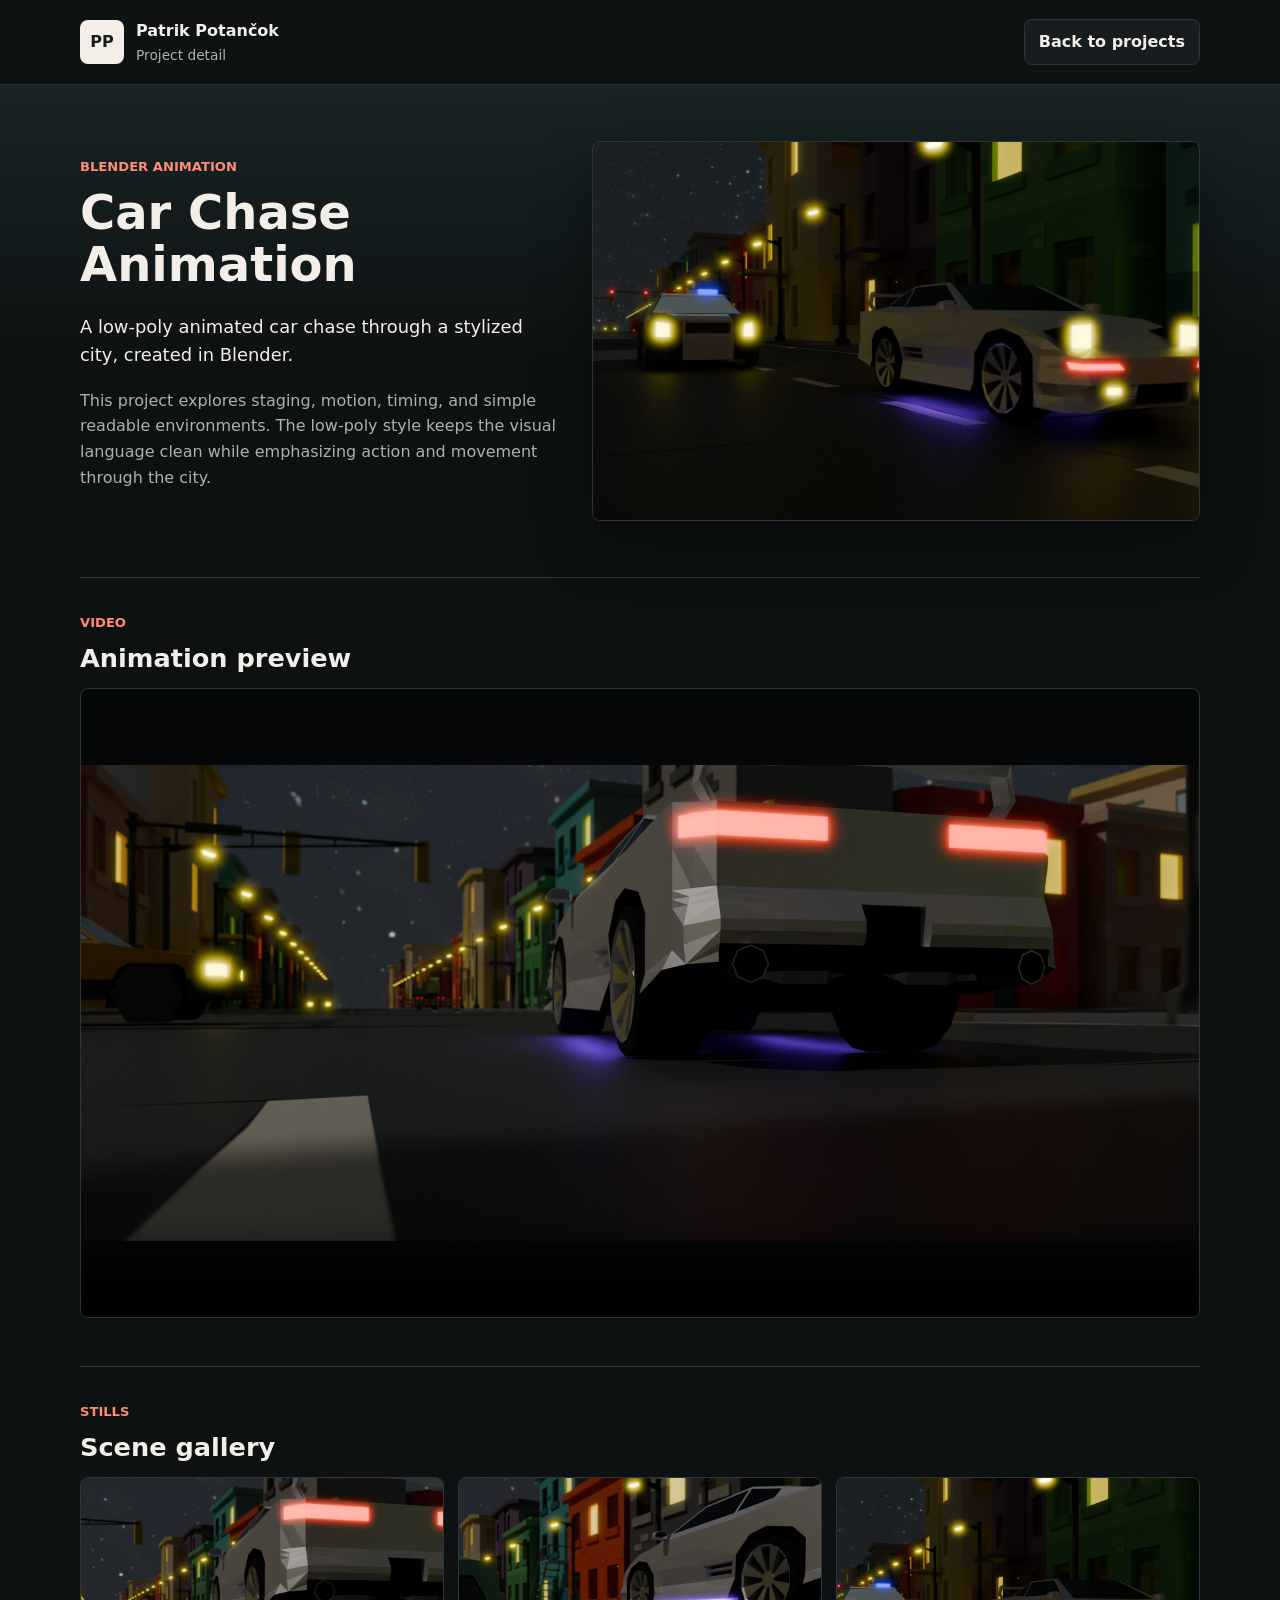
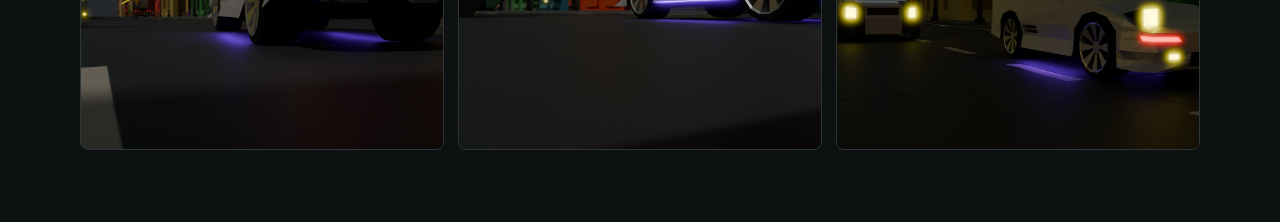
==== projects/car-chase-animation.html @ 56e2a125 "feat: website" ====
<!doctype html>
<html lang="en">
  <head>
    <meta charset="utf-8">
    <meta name="viewport" content="width=device-width, initial-scale=1">
    <meta
      name="description"
      content="Low-poly car chase animation project page by Patrik Potančok."
    >
    <title>Car Chase Animation | Patrik Potančok</title>
    <link rel="stylesheet" href="../styles.css">
  </head>
  <body class="project-page">
    <header class="site-header">
      <div class="header-inner project-nav">
        <a class="brand" href="../index.html#about" aria-label="Patrik Potančok home">
          <span class="brand-mark">PP</span>
          <span>
            <strong>Patrik Potančok</strong>
            <small>Project detail</small>
          </span>
        </a>
        <a class="button-link" href="../index.html#projects">Back to projects</a>
      </div>
    </header>

    <main>
      <section class="project-hero">
        <div class="project-copy">
          <p class="eyebrow">Blender animation</p>
          <h1>Car Chase Animation</h1>
          <p class="lead">
            A low-poly animated car chase through a stylized city, created in Blender.
          </p>
          <p>
            This project explores staging, motion, timing, and simple readable environments. The low-poly style keeps
            the visual language clean while emphasizing action and movement through the city.
          </p>
        </div>
        <img src="../Pictures/Animation/patrik-potancok-0379.jpg" alt="Low-poly car chase animation still">
      </section>

      <section class="detail-section">
        <div class="band-heading">
          <p class="eyebrow">Video</p>
          <h2>Animation preview</h2>
        </div>
        <div class="local-video">
          <video controls preload="metadata" poster="../Pictures/Animation/patrik-potancok-0228.jpg">
            <source src="../Pictures/Animation/Car_chase.mp4" type="video/mp4">
          </video>
        </div>
      </section>

      <section class="detail-section">
        <div class="band-heading">
          <p class="eyebrow">Stills</p>
          <h2>Scene gallery</h2>
        </div>
        <div class="media-grid">
          <img src="../Pictures/Animation/patrik-potancok-0228.jpg" alt="Car chase animation still one">
          <img src="../Pictures/Animation/patrik-potancok-0247.jpg" alt="Car chase animation still two">
          <img src="../Pictures/Animation/patrik-potancok-0379.jpg" alt="Car chase animation still three">
        </div>
      </section>
    </main>
  </body>
</html>
---- styles.css ----
:root {
  color-scheme: dark;
  --bg: #0e1112;
  --surface: #171c1e;
  --ink: #f3eee7;
  --muted: #a9b2b2;
  --line: #2c3638;
  --teal: #6ccbc3;
  --coral: #ff8b72;
  --amber: #f3bc55;
  --green-soft: #17302f;
  --coral-soft: #3c2522;
  --shadow: 0 22px 56px rgba(0, 0, 0, 0.38);
}

* {
  box-sizing: border-box;
}

html {
  scroll-behavior: smooth;
}

body {
  margin: 0;
  background:
    linear-gradient(180deg, rgba(108, 203, 195, 0.14), rgba(14, 17, 18, 0) 360px),
    var(--bg);
  color: var(--ink);
  font-family: Inter, ui-sans-serif, system-ui, -apple-system, BlinkMacSystemFont, "Segoe UI", sans-serif;
  line-height: 1.6;
}

img,
video,
iframe {
  display: block;
  max-width: 100%;
}

a {
  color: inherit;
}

.site-header {
  position: sticky;
  top: 0;
  z-index: 10;
  background: rgba(14, 17, 18, 0.92);
  border-bottom: 1px solid var(--line);
  backdrop-filter: blur(18px);
}

.header-inner {
  width: min(1120px, calc(100% - 32px));
  min-height: 84px;
  margin: 0 auto;
  display: flex;
  align-items: center;
  justify-content: space-between;
  gap: 24px;
}

.brand {
  display: inline-flex;
  align-items: center;
  gap: 12px;
  text-decoration: none;
}

.brand-mark {
  width: 44px;
  height: 44px;
  display: grid;
  place-items: center;
  flex: 0 0 auto;
  background: var(--ink);
  color: var(--surface);
  border-radius: 8px;
  font-weight: 800;
}

.brand strong,
.brand small {
  display: block;
}

.brand strong {
  font-size: 1rem;
}

.brand small {
  color: var(--muted);
  font-size: 0.86rem;
}

.tabs {
  display: grid;
  grid-template-columns: repeat(3, minmax(0, 1fr));
  gap: 4px;
  padding: 4px;
  border: 1px solid var(--line);
  border-radius: 8px;
  background: var(--surface);
}

.tab-button {
  min-width: 92px;
  min-height: 42px;
  border: 0;
  border-radius: 6px;
  background: transparent;
  color: var(--muted);
  font: inherit;
  font-weight: 700;
  cursor: pointer;
}

.tab-button[aria-selected="true"] {
  background: var(--teal);
  color: var(--surface);
}

.tab-button:focus-visible,
.project-card:focus-visible,
.contact-list a:focus-visible,
.button-link:focus-visible {
  outline: 3px solid rgba(216, 154, 39, 0.8);
  outline-offset: 3px;
}

main {
  width: min(1120px, calc(100% - 32px));
  margin: 0 auto;
  padding: 56px 0 72px;
}

.tab-panel[hidden] {
  display: none;
}

.section-grid {
  display: grid;
  grid-template-columns: minmax(0, 1.12fr) minmax(320px, 0.88fr);
  align-items: start;
  gap: 36px;
}

.intro-copy,
.section-heading,
.project-copy {
  max-width: 760px;
}

.eyebrow {
  margin: 0 0 10px;
  color: var(--coral);
  font-size: 0.82rem;
  font-weight: 800;
  text-transform: uppercase;
}

h1,
h2,
h3,
p {
  margin-top: 0;
}

h1 {
  margin-bottom: 22px;
  font-size: 3rem;
  line-height: 1.08;
}

h2 {
  margin-bottom: 14px;
  font-size: 1.6rem;
  line-height: 1.2;
}

h3 {
  margin-bottom: 10px;
  font-size: 1.2rem;
}

p {
  color: var(--muted);
}

.lead {
  color: var(--ink);
  font-size: 1.12rem;
}

.profile-panel {
  background: var(--surface);
  border: 1px solid var(--line);
  border-radius: 8px;
  box-shadow: var(--shadow);
  overflow: hidden;
}

.profile-panel img {
  width: 100%;
  aspect-ratio: 4 / 5;
  object-fit: cover;
  object-position: center top;
}

.quick-facts {
  margin: 0;
  padding: 22px;
}

.quick-facts div + div {
  margin-top: 18px;
  padding-top: 18px;
  border-top: 1px solid var(--line);
}

.quick-facts dt {
  color: var(--muted);
  font-size: 0.82rem;
  font-weight: 800;
  text-transform: uppercase;
}

.quick-facts dd {
  margin: 4px 0 0;
  color: var(--ink);
  font-weight: 700;
}

.content-band {
  margin-top: 58px;
  padding-top: 38px;
  border-top: 1px solid var(--line);
}

.band-heading {
  max-width: 680px;
}

.skill-list {
  list-style: none;
  padding: 0;
  margin: 24px 0 0;
  display: flex;
  flex-wrap: wrap;
  gap: 10px;
}

.skill-list li {
  padding: 9px 12px;
  border: 1px solid var(--line);
  border-radius: 8px;
  background: var(--surface);
  font-weight: 700;
}

.timeline-grid {
  display: grid;
  grid-template-columns: repeat(2, minmax(0, 1fr));
  gap: 34px;
  margin-top: 58px;
  padding-top: 38px;
  border-top: 1px solid var(--line);
}

.timeline {
  list-style: none;
  margin: 22px 0 0;
  padding: 0;
}

.timeline li {
  position: relative;
  padding: 0 0 24px 26px;
  border-left: 2px solid var(--line);
}

.timeline li::before {
  content: "";
  position: absolute;
  top: 5px;
  left: -7px;
  width: 12px;
  height: 12px;
  border-radius: 50%;
  background: var(--amber);
}

.timeline li:last-child {
  padding-bottom: 0;
}

.timeline span {
  display: block;
  color: var(--coral);
  font-size: 0.88rem;
  font-weight: 800;
}

.timeline strong {
  display: block;
  margin-top: 4px;
  font-size: 1.02rem;
}

.timeline p {
  margin: 6px 0 0;
}

.section-heading {
  margin-bottom: 28px;
}

.project-grid {
  display: grid;
  grid-template-columns: repeat(2, minmax(0, 1fr));
  gap: 24px;
}

.project-card {
  min-height: 100%;
  display: flex;
  flex-direction: column;
  background: var(--surface);
  border: 1px solid var(--line);
  border-radius: 8px;
  box-shadow: var(--shadow);
  overflow: hidden;
  text-decoration: none;
}

.project-card img {
  width: 100%;
  aspect-ratio: 16 / 10;
  object-fit: cover;
  background: var(--green-soft);
}

.project-card .project-meta,
.project-card h2,
.project-card p {
  margin-left: 22px;
  margin-right: 22px;
}

.project-meta {
  display: block;
  margin-top: 20px;
  color: var(--teal);
  font-size: 0.82rem;
  font-weight: 800;
  text-transform: uppercase;
}

.project-card h2 {
  margin-top: 8px;
}

.project-card p {
  margin-bottom: 22px;
}

.project-card:hover img {
  filter: saturate(1.08) contrast(1.04);
}

.contact-grid {
  align-items: center;
}

.contact-list {
  display: grid;
  gap: 12px;
}

.contact-list a {
  display: grid;
  gap: 4px;
  min-height: 78px;
  padding: 18px;
  background: var(--surface);
  border: 1px solid var(--line);
  border-radius: 8px;
  text-decoration: none;
}

.contact-list span {
  color: var(--coral);
  font-size: 0.82rem;
  font-weight: 800;
  text-transform: uppercase;
}

.contact-list strong {
  overflow-wrap: anywhere;
  font-size: 1rem;
}

.project-page .site-header {
  position: static;
}

.project-nav {
  display: flex;
  align-items: center;
  justify-content: space-between;
  gap: 18px;
}

.button-link {
  display: inline-flex;
  align-items: center;
  justify-content: center;
  min-height: 42px;
  padding: 9px 14px;
  border: 1px solid var(--line);
  border-radius: 8px;
  background: var(--surface);
  color: var(--ink);
  font-weight: 800;
  text-decoration: none;
}

.project-hero {
  display: grid;
  grid-template-columns: minmax(0, 0.88fr) minmax(320px, 1.12fr);
  gap: 34px;
  align-items: center;
  margin-bottom: 56px;
}

.project-hero img,
.project-hero video {
  width: 100%;
  aspect-ratio: 16 / 10;
  border: 1px solid var(--line);
  border-radius: 8px;
  box-shadow: var(--shadow);
  object-fit: cover;
  background: var(--green-soft);
}

.project-actions {
  display: flex;
  flex-wrap: wrap;
  gap: 10px;
  margin-top: 26px;
}

.project-actions .button-link:first-child {
  background: var(--teal);
  border-color: var(--teal);
  color: var(--surface);
}

.detail-section {
  margin-top: 48px;
  padding-top: 34px;
  border-top: 1px solid var(--line);
}

.two-column {
  display: grid;
  grid-template-columns: repeat(2, minmax(0, 1fr));
  gap: 30px;
}

.feature-list {
  margin: 0;
  padding-left: 20px;
  color: var(--muted);
}

.feature-list li + li {
  margin-top: 8px;
}

.media-grid {
  display: grid;
  grid-template-columns: repeat(3, minmax(0, 1fr));
  gap: 14px;
}

.media-grid img {
  width: 100%;
  aspect-ratio: 4 / 3;
  object-fit: cover;
  border-radius: 8px;
  border: 1px solid var(--line);
  background: var(--green-soft);
}

.media-grid.square img {
  aspect-ratio: 1 / 1;
}

.video-frame,
.local-video {
  width: 100%;
  aspect-ratio: 16 / 9;
  border: 1px solid var(--line);
  border-radius: 8px;
  background: #050607;
  overflow: hidden;
}

.video-frame iframe,
.local-video iframe,
.local-video video {
  width: 100%;
  height: 100%;
  border: 0;
}

@media (max-width: 860px) {
  .header-inner,
  .project-nav {
    align-items: stretch;
    flex-direction: column;
    padding: 14px 0;
  }

  .tabs {
    width: 100%;
  }

  .tab-button {
    min-width: 0;
  }

  main {
    padding-top: 36px;
  }

  .section-grid,
  .timeline-grid,
  .project-grid,
  .project-hero,
  .two-column {
    grid-template-columns: 1fr;
  }

  h1 {
    font-size: 2.35rem;
  }

  .project-hero {
    margin-bottom: 38px;
  }
}

@media (max-width: 620px) {
  .brand small {
    display: none;
  }

  main,
  .header-inner {
    width: min(100% - 24px, 1120px);
  }

  .tabs {
    grid-template-columns: 1fr;
  }

  h1 {
    font-size: 2rem;
  }

  h2 {
    font-size: 1.35rem;
  }

  .media-grid {
    grid-template-columns: 1fr;
  }
}
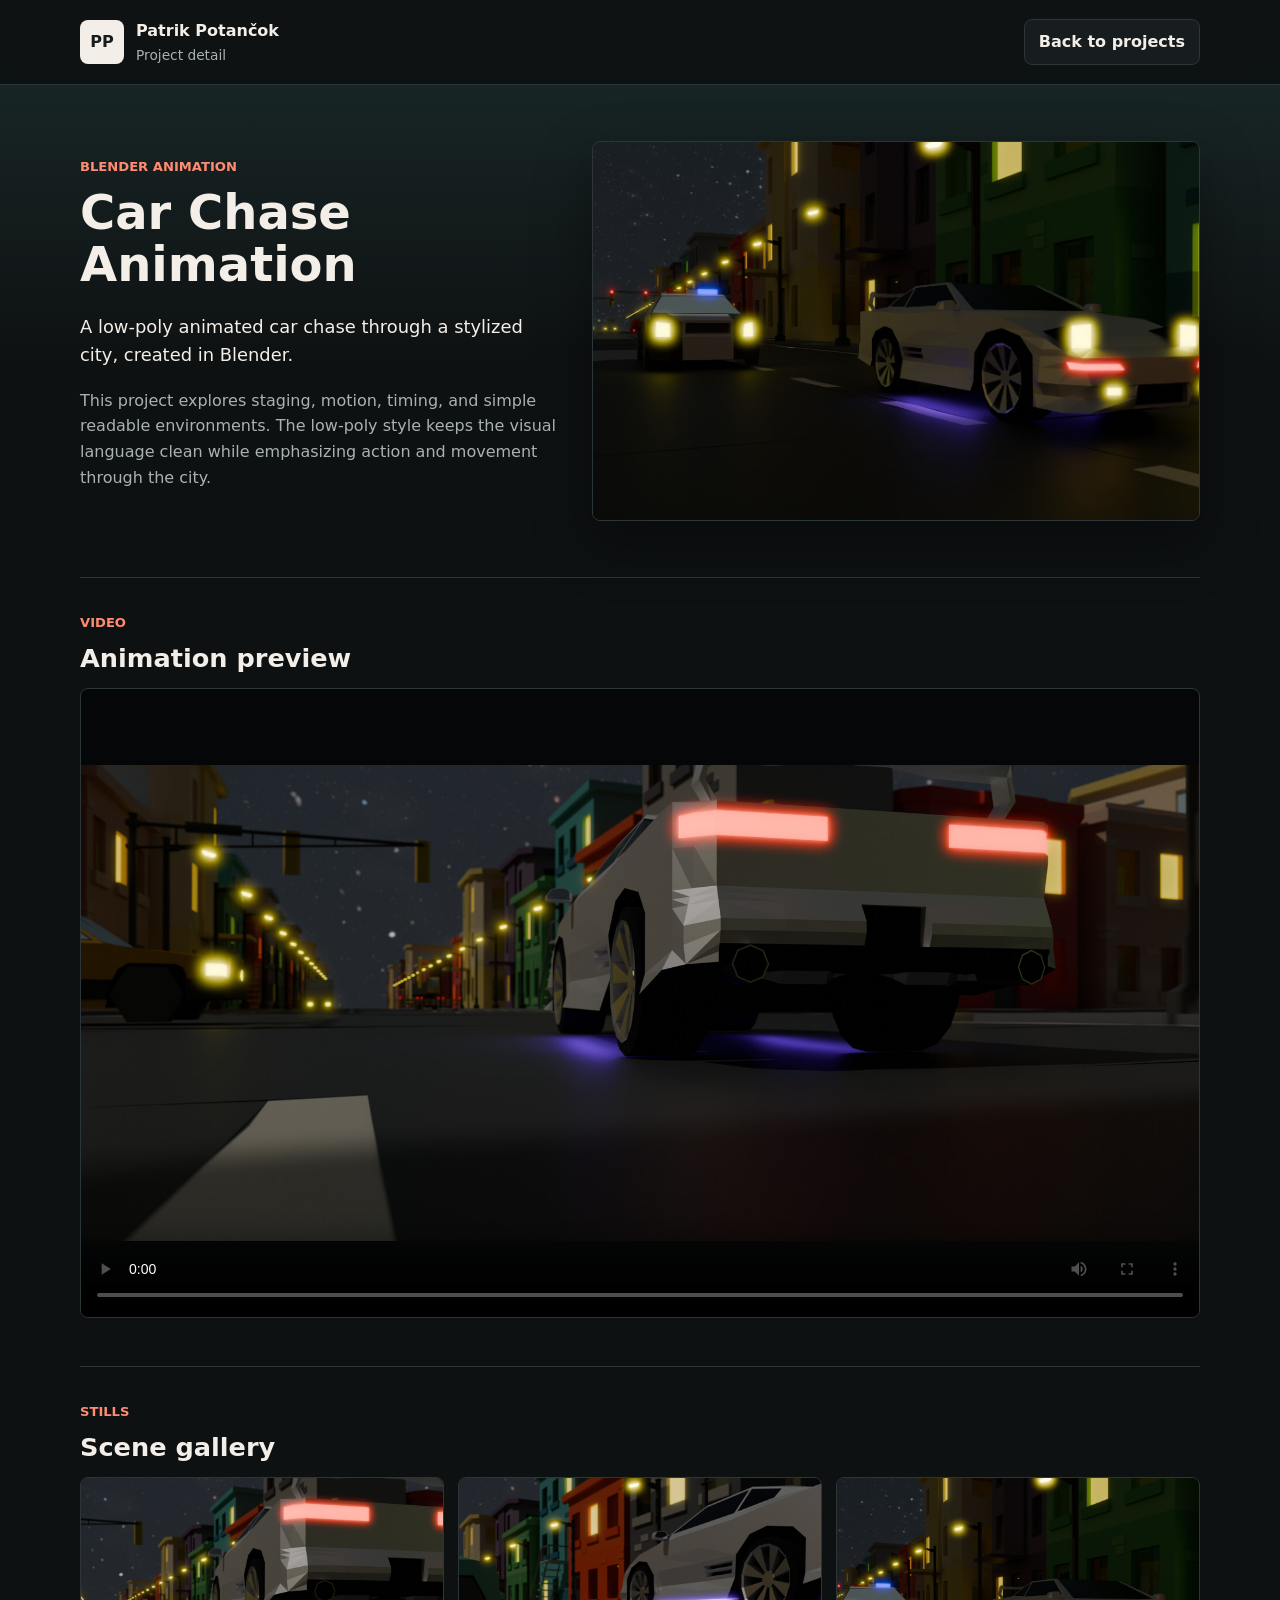
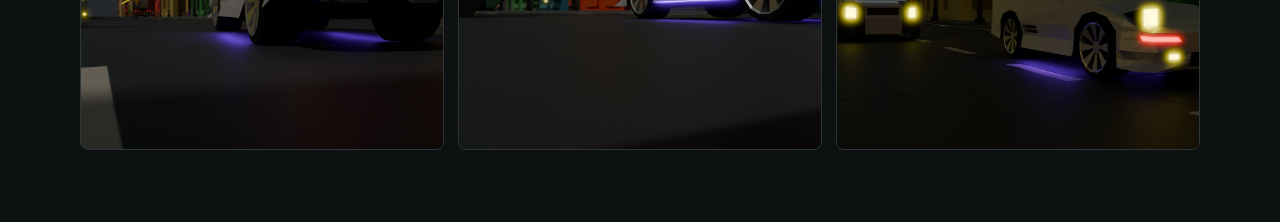
==== commit 8087660f: "feat: Picture should be on the side now" ====
--- a/projects/car-chase-animation.html
+++ b/projects/car-chase-animation.html
@@ -8,7 +8,7 @@
       content="Low-poly car chase animation project page by Patrik Potančok."
     >
     <title>Car Chase Animation | Patrik Potančok</title>
-    <link rel="stylesheet" href="../styles.css">
+    <link rel="stylesheet" href="../styles.css?v=side-rail-v2">
   </head>
   <body class="project-page">
     <header class="site-header">
--- a/styles.css
+++ b/styles.css
@@ -194,11 +194,15 @@
 }
 
 .profile-panel {
-  background: var(--surface);
-  border: 1px solid var(--line);
-  border-radius: 8px;
-  box-shadow: var(--shadow);
-  overflow: hidden;
+  width: 100%;
+  max-width: 300px;
+  display: grid;
+  gap: 14px;
+  justify-self: end;
+  background: transparent;
+  border: 0;
+  border-radius: 8px;
+  overflow: visible;
 }
 
 .profile-panel img {
@@ -206,17 +210,31 @@
   aspect-ratio: 4 / 5;
   object-fit: cover;
   object-position: center top;
+  border: 1px solid var(--line);
+  border-radius: 8px;
+  box-shadow: var(--shadow);
 }
 
 .quick-facts {
+  display: grid;
+  grid-template-columns: repeat(2, minmax(0, 1fr));
+  gap: 12px;
   margin: 0;
-  padding: 22px;
+  padding: 0;
 }
 
 .quick-facts div + div {
-  margin-top: 18px;
-  padding-top: 18px;
-  border-top: 1px solid var(--line);
+  margin-top: 0;
+  padding-top: 0;
+  border-top: 0;
+}
+
+.quick-facts div {
+  min-height: 94px;
+  padding: 16px;
+  border: 1px solid var(--line);
+  border-radius: 8px;
+  background: var(--surface);
 }
 
 .quick-facts dt {
@@ -230,6 +248,64 @@
   margin: 4px 0 0;
   color: var(--ink);
   font-weight: 700;
+}
+
+.profile-facts {
+  display: block;
+  padding: 18px;
+  border: 1px solid var(--line);
+  border-radius: 8px;
+  background: var(--surface);
+  box-shadow: var(--shadow);
+}
+
+.profile-facts div {
+  min-height: 0;
+  padding: 0;
+  border: 0;
+  border-radius: 0;
+  background: transparent;
+}
+
+.profile-facts div + div {
+  margin-top: 14px;
+  padding-top: 14px;
+  border-top: 1px solid var(--line);
+}
+
+.about-panel {
+  --about-side-gap: 40px;
+  --about-side-width: 300px;
+  position: relative;
+}
+
+.about-panel > .section-grid {
+  display: block;
+  max-width: calc(100% - var(--about-side-width) - var(--about-side-gap));
+}
+
+.about-panel .intro-copy {
+  max-width: 720px;
+}
+
+.about-panel .profile-panel {
+  position: absolute;
+  top: 0;
+  right: 0;
+  width: var(--about-side-width);
+  max-width: none;
+}
+
+.about-panel > .content-band,
+.about-panel > .timeline-grid {
+  max-width: calc(100% - var(--about-side-width) - var(--about-side-gap));
+}
+
+@media (max-width: 980px) {
+  .about-panel {
+    --about-side-gap: 28px;
+    --about-side-width: 260px;
+  }
 }
 
 .content-band {
@@ -316,6 +392,13 @@
   margin-bottom: 28px;
 }
 
+.section-actions {
+  display: flex;
+  flex-wrap: wrap;
+  gap: 10px;
+  margin-top: 22px;
+}
+
 .project-grid {
   display: grid;
   grid-template-columns: repeat(2, minmax(0, 1fr));
@@ -517,7 +600,7 @@
   border: 0;
 }
 
-@media (max-width: 860px) {
+@media (max-width: 720px) {
   .header-inner,
   .project-nav {
     align-items: stretch;
@@ -545,6 +628,36 @@
     grid-template-columns: 1fr;
   }
 
+  .about-panel {
+    --about-side-gap: 0;
+    --about-side-width: 0;
+  }
+
+  .about-panel > .section-grid {
+    display: grid;
+    max-width: none;
+  }
+
+  .about-panel > .content-band,
+  .about-panel > .timeline-grid {
+    max-width: none;
+  }
+
+  .profile-panel {
+    max-width: 320px;
+    justify-self: center;
+  }
+
+  .about-panel .profile-panel {
+    position: static;
+    width: 100%;
+    max-width: 320px;
+  }
+
+  .quick-facts {
+    grid-template-columns: 1fr;
+  }
+
   h1 {
     font-size: 2.35rem;
   }
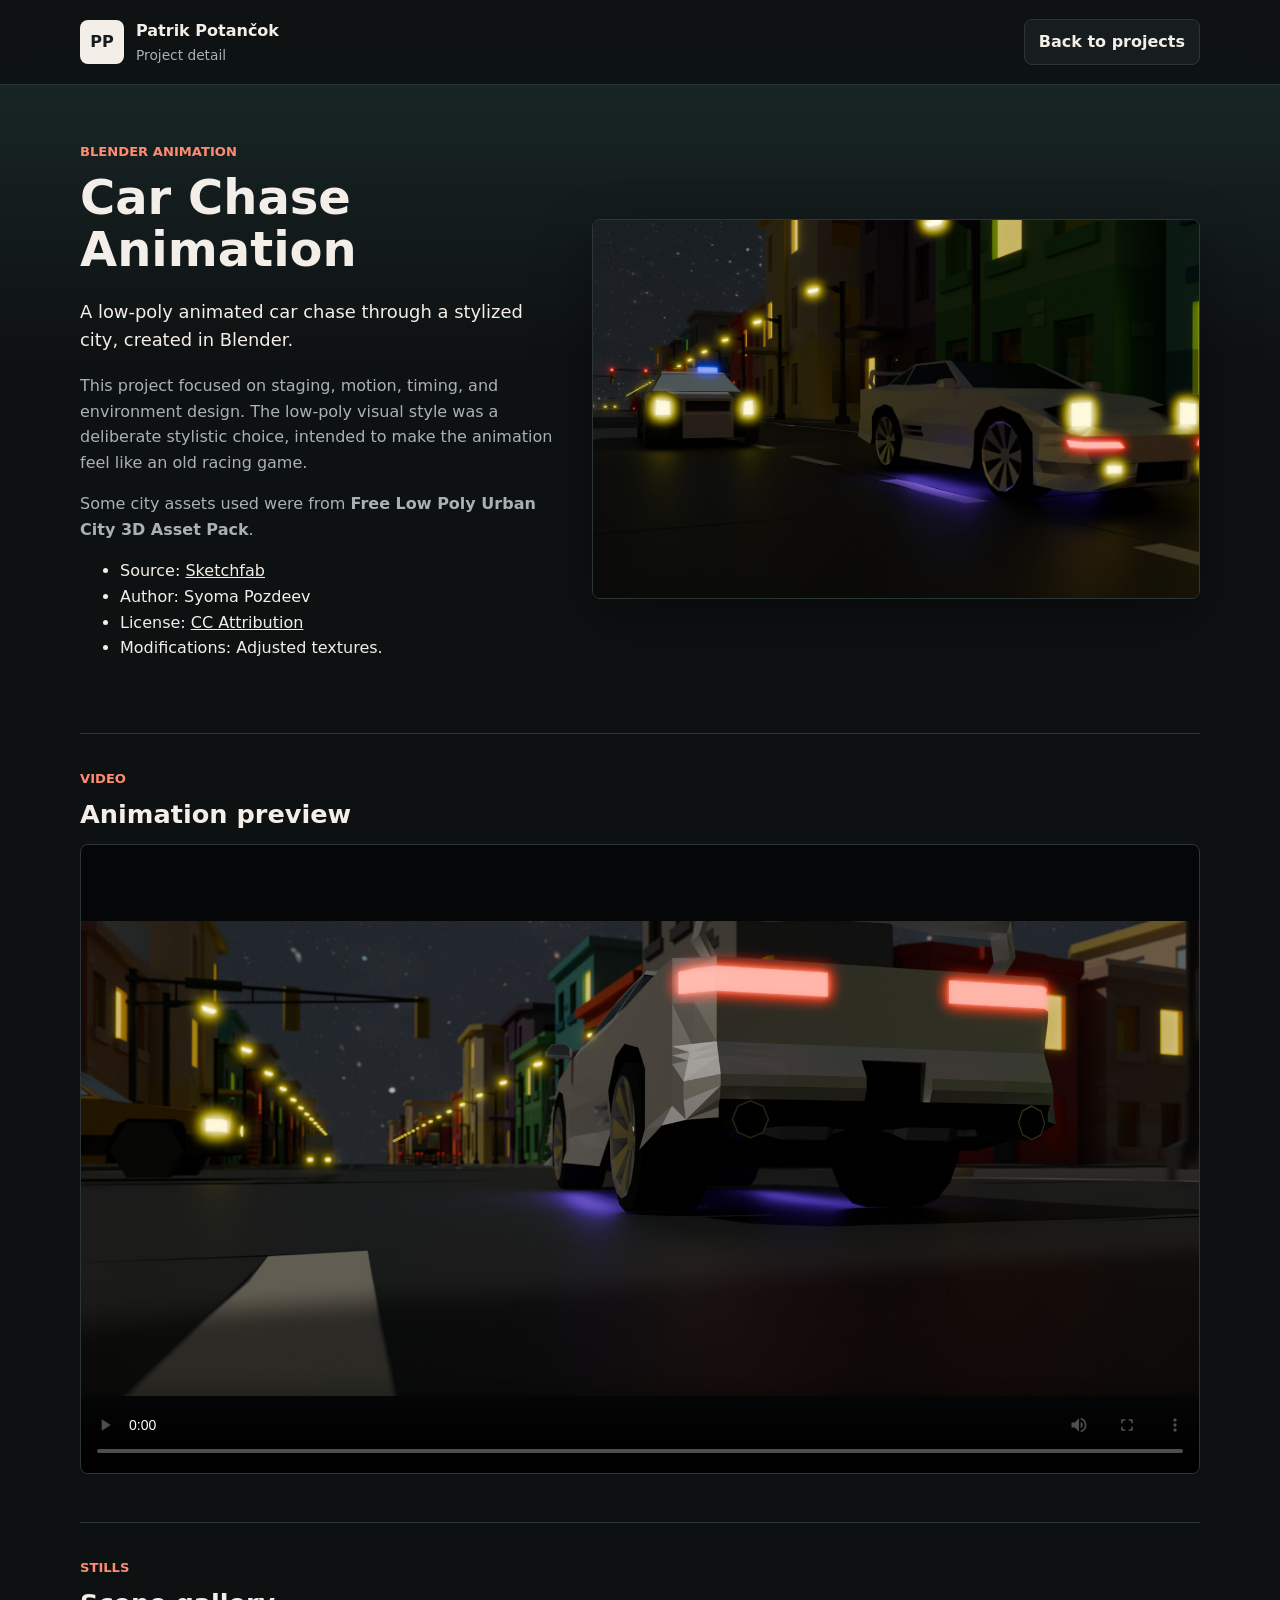
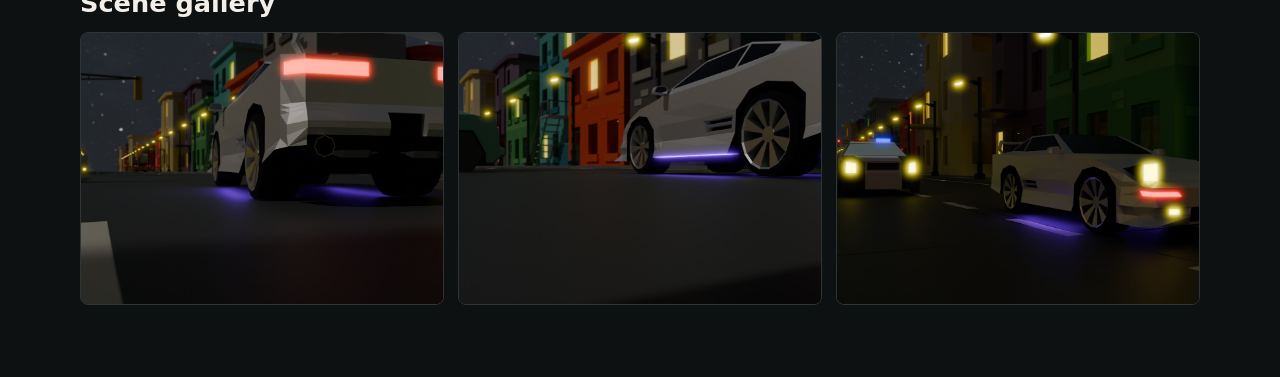
==== commit 71653cff: "Revise project description for car chase animation Updated project description to clarify focus on s" ====
--- a/projects/car-chase-animation.html
+++ b/projects/car-chase-animation.html
@@ -32,10 +32,20 @@
           <p class="lead">
             A low-poly animated car chase through a stylized city, created in Blender.
           </p>
+         <p>
+            This project focused on staging, motion, timing, and environment design. The low-poly visual style was a deliberate stylistic choice, intended to make the animation feel like an old racing game.
+          </p>
+          
           <p>
-            This project explores staging, motion, timing, and simple readable environments. The low-poly style keeps
-            the visual language clean while emphasizing action and movement through the city.
+            Some city assets used were from <strong>Free Low Poly Urban City 3D Asset Pack</strong>.
           </p>
+          
+          <ul>
+            <li>Source: <a href="https://sketchfab.com/3d-models/free-low-poly-simple-urban-city-3d-asset-pack-310c806355814c3794f5e3022b38db85">Sketchfab</a></li>
+            <li>Author: Syoma Pozdeev</li>
+            <li>License: <a href="https://creativecommons.org/licenses/by/4.0/">CC Attribution</a></li>
+            <li>Modifications: Adjusted textures.</li>
+          </ul>
         </div>
         <img src="../Pictures/Animation/patrik-potancok-0379.jpg" alt="Low-poly car chase animation still">
       </section>
--- a/styles.css
+++ b/styles.css
@@ -335,6 +335,21 @@
   font-weight: 700;
 }
 
+.skill-groups {
+  display: grid;
+  grid-template-columns: repeat(2, minmax(0, 1fr));
+  gap: 28px;
+  margin-top: 24px;
+}
+
+.skill-groups h3 {
+  margin-bottom: 12px;
+}
+
+.skill-groups .skill-list {
+  margin-top: 0;
+}
+
 .timeline-grid {
   display: grid;
   grid-template-columns: repeat(2, minmax(0, 1fr));
@@ -658,6 +673,10 @@
     grid-template-columns: 1fr;
   }
 
+  .skill-groups {
+    grid-template-columns: 1fr;
+  }
+
   h1 {
     font-size: 2.35rem;
   }
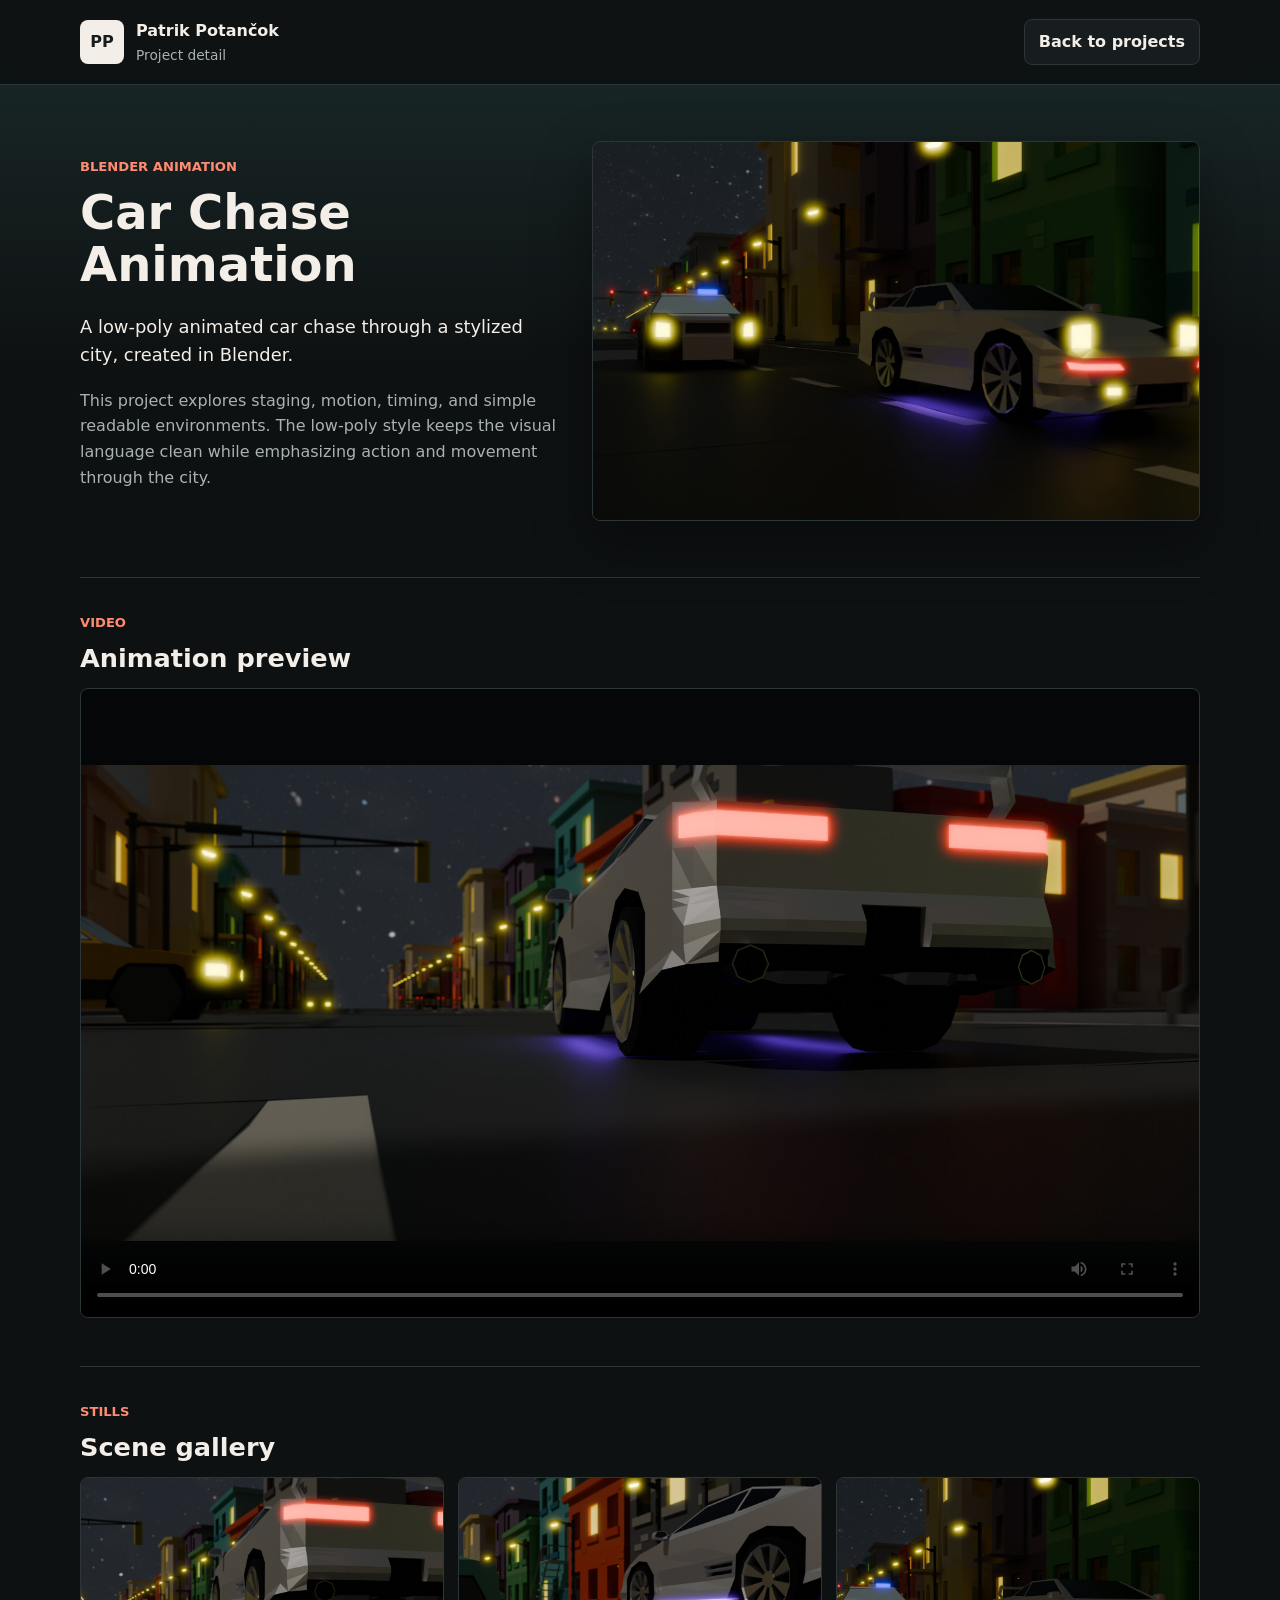
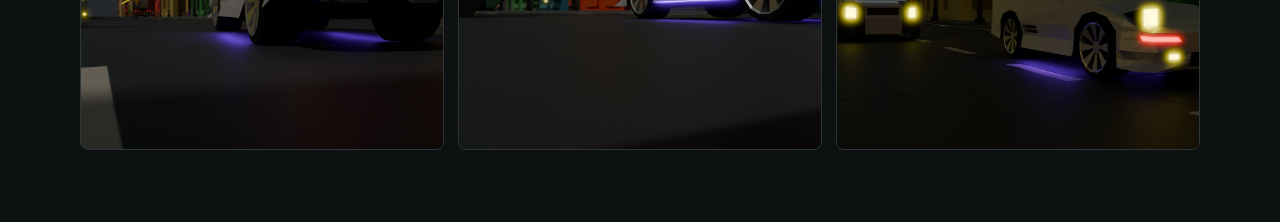
==== commit 4bfa6d56: "feat: Added CV" ====
--- a/projects/car-chase-animation.html
+++ b/projects/car-chase-animation.html
@@ -8,7 +8,7 @@
       content="Low-poly car chase animation project page by Patrik Potančok."
     >
     <title>Car Chase Animation | Patrik Potančok</title>
-    <link rel="stylesheet" href="../styles.css?v=side-rail-v2">
+    <link rel="stylesheet" href="../styles.css?v=cv-update-v1">
   </head>
   <body class="project-page">
     <header class="site-header">
@@ -32,20 +32,10 @@
           <p class="lead">
             A low-poly animated car chase through a stylized city, created in Blender.
           </p>
-         <p>
-            This project focused on staging, motion, timing, and environment design. The low-poly visual style was a deliberate stylistic choice, intended to make the animation feel like an old racing game.
+          <p>
+            This project explores staging, motion, timing, and simple readable environments. The low-poly style keeps
+            the visual language clean while emphasizing action and movement through the city.
           </p>
-          
-          <p>
-            Some city assets used were from <strong>Free Low Poly Urban City 3D Asset Pack</strong>.
-          </p>
-          
-          <ul>
-            <li>Source: <a href="https://sketchfab.com/3d-models/free-low-poly-simple-urban-city-3d-asset-pack-310c806355814c3794f5e3022b38db85">Sketchfab</a></li>
-            <li>Author: Syoma Pozdeev</li>
-            <li>License: <a href="https://creativecommons.org/licenses/by/4.0/">CC Attribution</a></li>
-            <li>Modifications: Adjusted textures.</li>
-          </ul>
         </div>
         <img src="../Pictures/Animation/patrik-potancok-0379.jpg" alt="Low-poly car chase animation still">
       </section>
--- a/styles.css
+++ b/styles.css
@@ -414,6 +414,16 @@
   margin-top: 22px;
 }
 
+.intro-actions {
+  margin-top: 28px;
+}
+
+.button-link.primary {
+  background: var(--teal);
+  border-color: var(--teal);
+  color: var(--surface);
+}
+
 .project-grid {
   display: grid;
   grid-template-columns: repeat(2, minmax(0, 1fr));
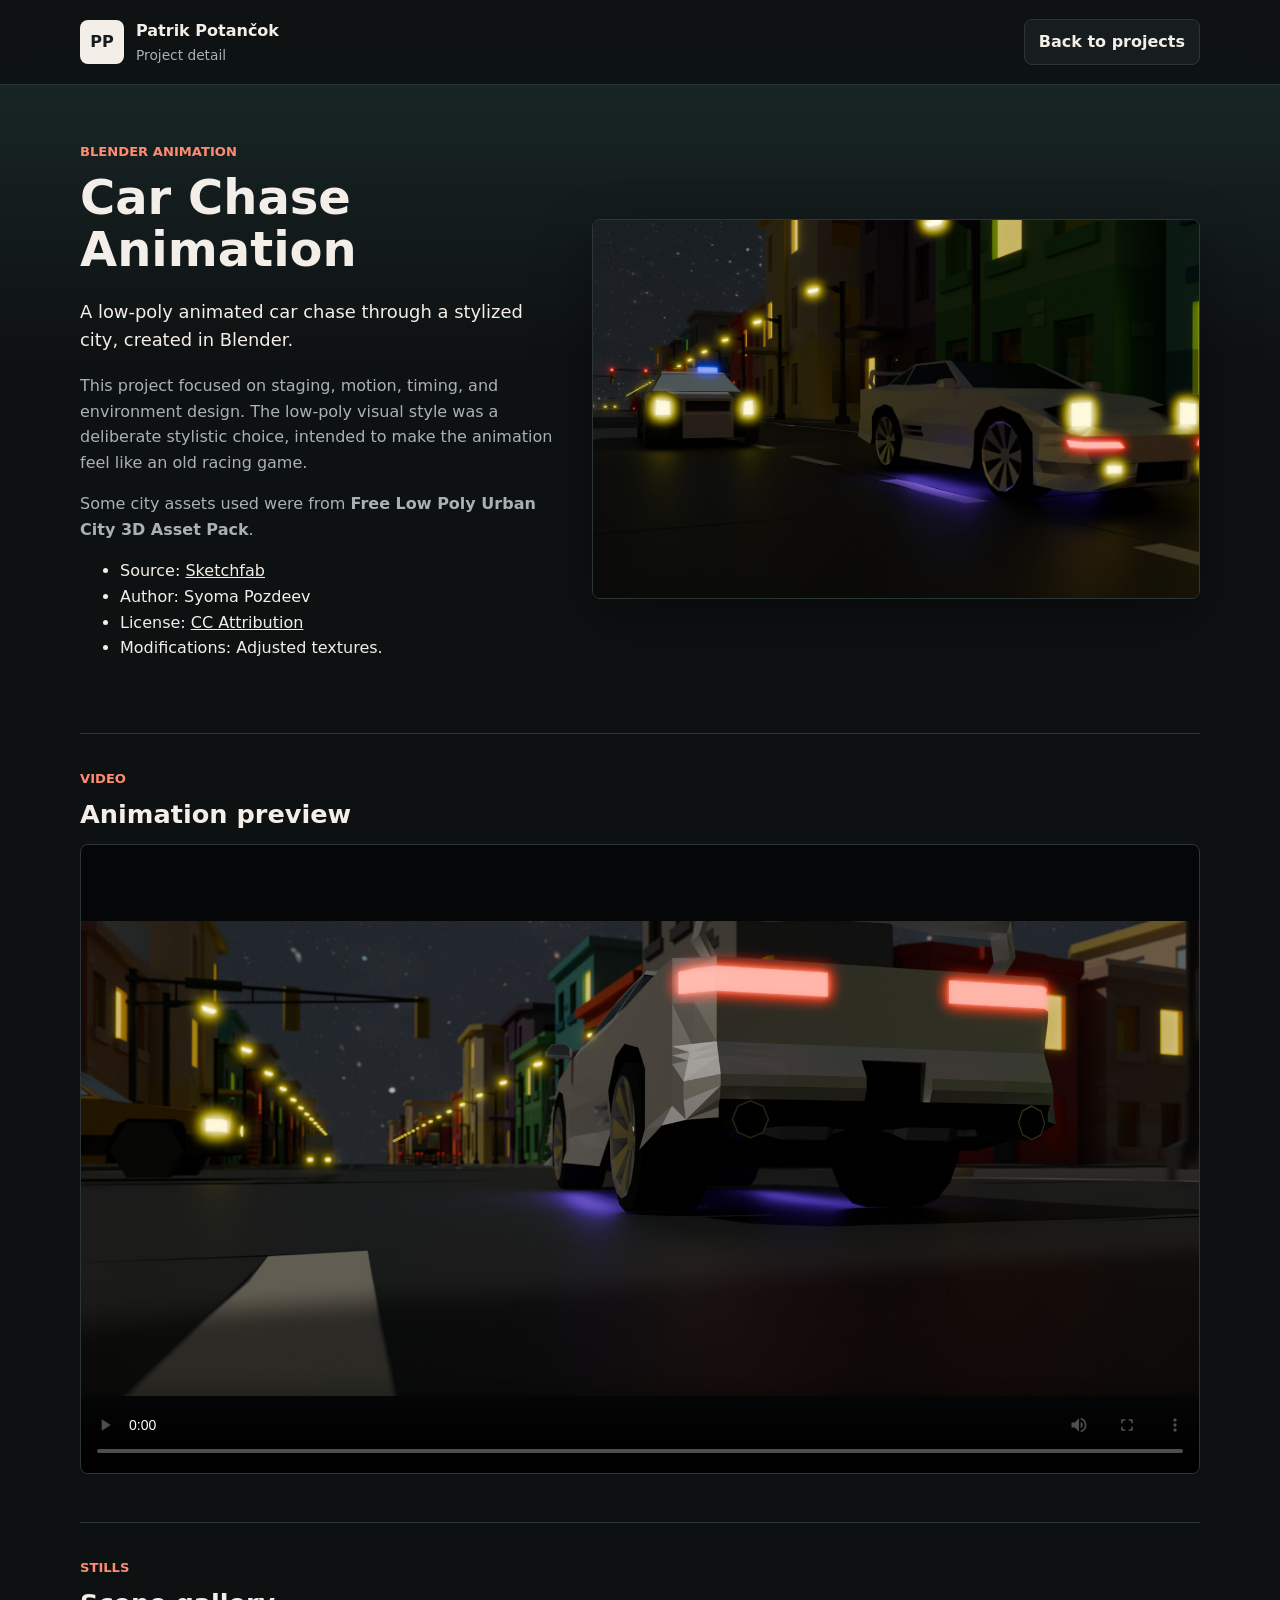
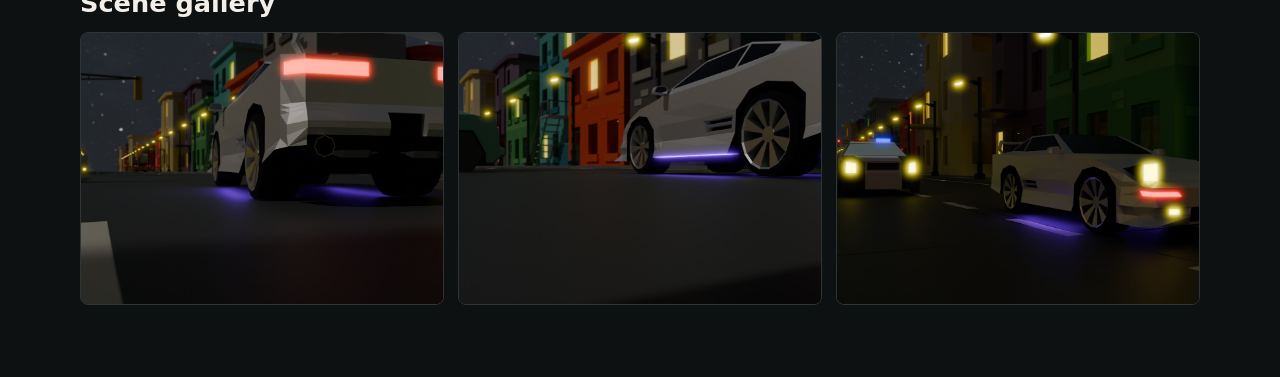
==== commit e5c47adb: "Merge branch 'main' of https://github.com/krecikminajjj/Portfolio" ====
--- a/projects/car-chase-animation.html
+++ b/projects/car-chase-animation.html
@@ -32,10 +32,20 @@
           <p class="lead">
             A low-poly animated car chase through a stylized city, created in Blender.
           </p>
+         <p>
+            This project focused on staging, motion, timing, and environment design. The low-poly visual style was a deliberate stylistic choice, intended to make the animation feel like an old racing game.
+          </p>
+          
           <p>
-            This project explores staging, motion, timing, and simple readable environments. The low-poly style keeps
-            the visual language clean while emphasizing action and movement through the city.
+            Some city assets used were from <strong>Free Low Poly Urban City 3D Asset Pack</strong>.
           </p>
+          
+          <ul>
+            <li>Source: <a href="https://sketchfab.com/3d-models/free-low-poly-simple-urban-city-3d-asset-pack-310c806355814c3794f5e3022b38db85">Sketchfab</a></li>
+            <li>Author: Syoma Pozdeev</li>
+            <li>License: <a href="https://creativecommons.org/licenses/by/4.0/">CC Attribution</a></li>
+            <li>Modifications: Adjusted textures.</li>
+          </ul>
         </div>
         <img src="../Pictures/Animation/patrik-potancok-0379.jpg" alt="Low-poly car chase animation still">
       </section>
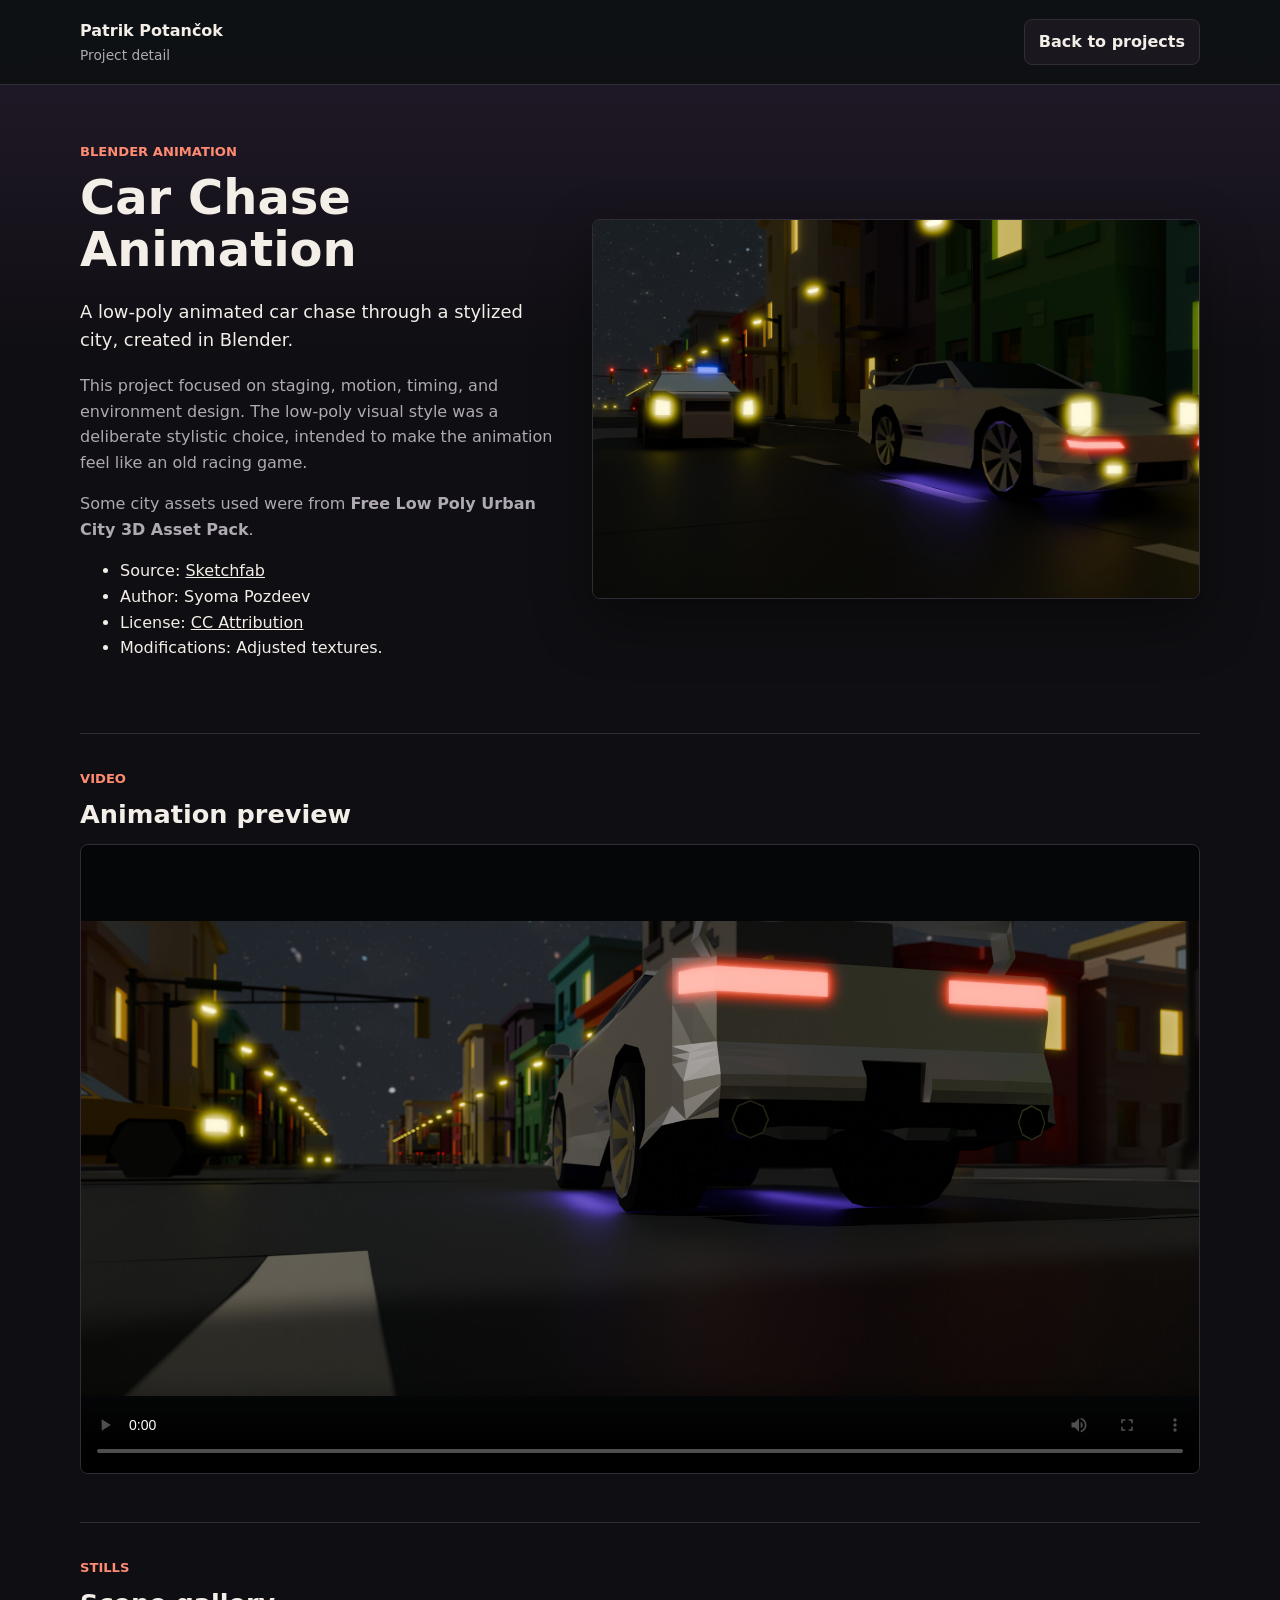
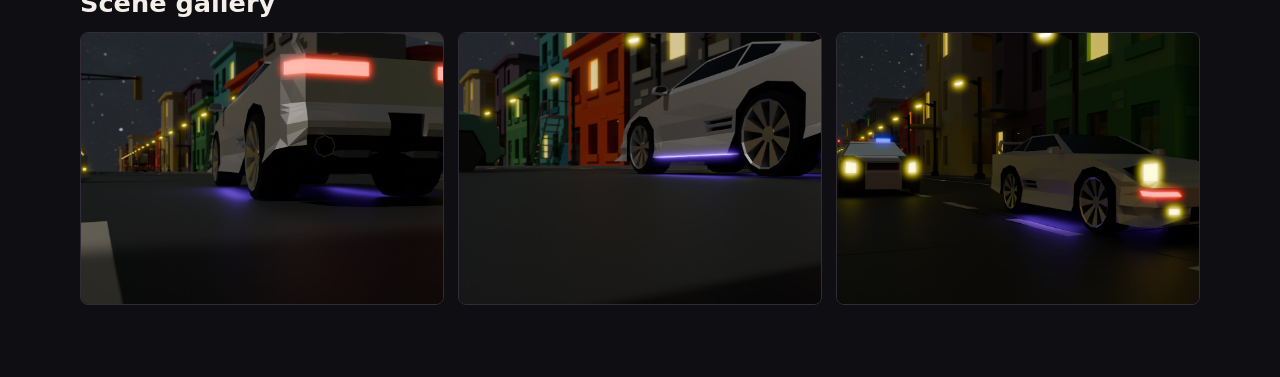
==== commit d6a10598: "feat: Updated screenshots" ====
--- a/projects/car-chase-animation.html
+++ b/projects/car-chase-animation.html
@@ -8,13 +8,13 @@
       content="Low-poly car chase animation project page by Patrik Potančok."
     >
     <title>Car Chase Animation | Patrik Potančok</title>
-    <link rel="stylesheet" href="../styles.css?v=cv-update-v1">
+    <link rel="stylesheet" href="../styles.css?v=lightbox-v1">
   </head>
   <body class="project-page">
     <header class="site-header">
       <div class="header-inner project-nav">
         <a class="brand" href="../index.html#about" aria-label="Patrik Potančok home">
-          <span class="brand-mark">PP</span>
+          
           <span>
             <strong>Patrik Potančok</strong>
             <small>Project detail</small>
@@ -68,11 +68,12 @@
           <h2>Scene gallery</h2>
         </div>
         <div class="media-grid">
-          <img src="../Pictures/Animation/patrik-potancok-0228.jpg" alt="Car chase animation still one">
-          <img src="../Pictures/Animation/patrik-potancok-0247.jpg" alt="Car chase animation still two">
-          <img src="../Pictures/Animation/patrik-potancok-0379.jpg" alt="Car chase animation still three">
+          <img src="../Pictures/Animation/patrik-potancok-0228.jpg">
+          <img src="../Pictures/Animation/patrik-potancok-0247.jpg">
+          <img src="../Pictures/Animation/patrik-potancok-0379.jpg">
         </div>
       </section>
     </main>
+    <script src="../script.js?v=lightbox-v1"></script>
   </body>
 </html>
--- a/styles.css
+++ b/styles.css
@@ -1,14 +1,14 @@
 :root {
   color-scheme: dark;
-  --bg: #0e1112;
-  --surface: #171c1e;
+  --bg: #0f0e12;
+  --surface: #1b171e;
   --ink: #f3eee7;
-  --muted: #a9b2b2;
-  --line: #2c3638;
-  --teal: #6ccbc3;
+  --muted: #aea9b2;
+  --line: #312c38;
+  --teal: #a36ccb;
   --coral: #ff8b72;
   --amber: #f3bc55;
-  --green-soft: #17302f;
+  --green-soft: #241730;
   --coral-soft: #3c2522;
   --shadow: 0 22px 56px rgba(0, 0, 0, 0.38);
 }
@@ -24,7 +24,7 @@
 body {
   margin: 0;
   background:
-    linear-gradient(180deg, rgba(108, 203, 195, 0.14), rgba(14, 17, 18, 0) 360px),
+    linear-gradient(180deg, rgba(160, 108, 203, 0.14), rgba(17, 14, 18, 0) 360px),
     var(--bg);
   color: var(--ink);
   font-family: Inter, ui-sans-serif, system-ui, -apple-system, BlinkMacSystemFont, "Segoe UI", sans-serif;
@@ -124,7 +124,9 @@
 .tab-button:focus-visible,
 .project-card:focus-visible,
 .contact-list a:focus-visible,
-.button-link:focus-visible {
+.button-link:focus-visible,
+.expandable-image:focus-visible,
+.lightbox-close:focus-visible {
   outline: 3px solid rgba(216, 154, 39, 0.8);
   outline-offset: 3px;
 }
@@ -607,6 +609,78 @@
   aspect-ratio: 1 / 1;
 }
 
+.project-page .project-hero img,
+.project-page .media-grid img {
+  cursor: zoom-in;
+}
+
+.image-lightbox {
+  width: min(1120px, calc(100% - 32px));
+  max-width: none;
+  max-height: calc(100dvh - 32px);
+  padding: 0;
+  border: 1px solid var(--line);
+  border-radius: 8px;
+  background: rgba(15, 14, 18, 0.96);
+  color: var(--ink);
+  box-shadow: 0 24px 80px rgba(0, 0, 0, 0.65);
+  overflow: hidden;
+}
+
+.image-lightbox::backdrop {
+  background: rgba(0, 0, 0, 0.78);
+  backdrop-filter: blur(6px);
+}
+
+.lightbox-inner {
+  position: relative;
+  display: grid;
+  grid-template-rows: minmax(0, 1fr) auto;
+  max-height: calc(100dvh - 32px);
+}
+
+.image-lightbox img {
+  width: 100%;
+  max-height: calc(100dvh - 96px);
+  object-fit: contain;
+  background: #050607;
+}
+
+.lightbox-caption {
+  margin: 0;
+  padding: 12px 58px 14px 16px;
+  color: var(--muted);
+  font-size: 0.92rem;
+}
+
+.lightbox-close {
+  position: absolute;
+  top: 12px;
+  right: 12px;
+  z-index: 1;
+  width: 42px;
+  height: 42px;
+  display: grid;
+  place-items: center;
+  border: 1px solid rgba(243, 238, 231, 0.2);
+  border-radius: 8px;
+  background: rgba(15, 14, 18, 0.82);
+  color: var(--ink);
+  font: inherit;
+  font-size: 1.1rem;
+  font-weight: 800;
+  line-height: 1;
+  cursor: pointer;
+}
+
+.lightbox-close:hover {
+  background: rgba(49, 44, 56, 0.94);
+}
+
+body.lightbox-open {
+  overflow: hidden;
+}
+
 .video-frame,
 .local-video {
   width: 100%;
